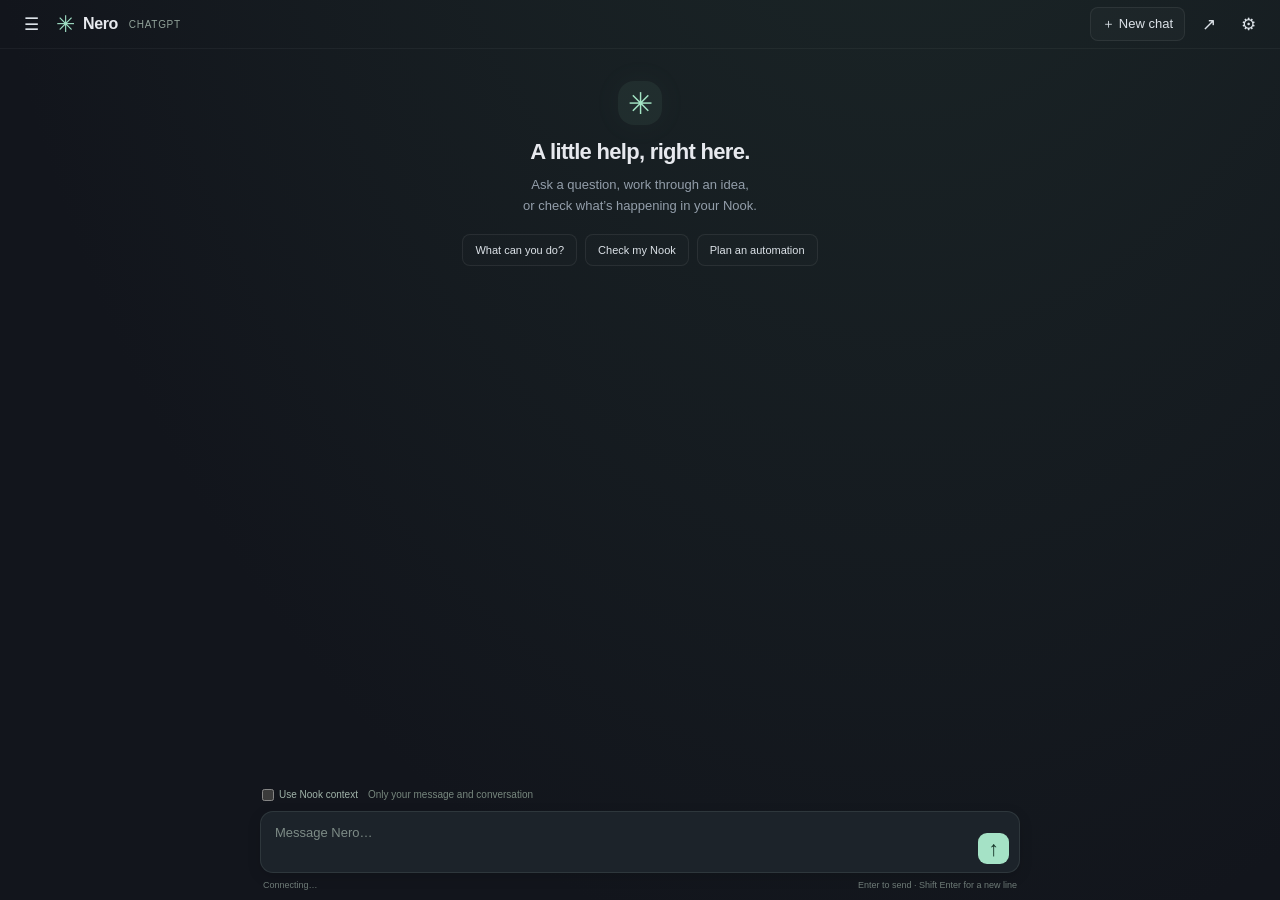
==== Resources/Views/chat/index.html @ e0f5f2a2 "Add Agent conversations and permission-scoped live Nook tools" ====
<!doctype html><html lang="en"><head><meta charset="utf-8"><meta name="viewport" content="width=device-width,initial-scale=1"><link rel="stylesheet" href="chat.css"><title>Nero Agent</title></head><body>
<header><button id="historyButton" class="icon" title="Conversation history" aria-label="Conversation history">☰</button><div class="brand"><span class="mark">✳</span><strong>Nero</strong><span class="account">ChatGPT</span></div><div class="spacer"></div><button id="new" title="New conversation">＋ New chat</button><button id="open" class="icon" aria-label="Open larger chat window" title="Open larger chat window">↗</button><button id="settings" class="icon" aria-label="Agent settings" title="Agent settings">⚙</button></header>
<aside id="history" hidden><div class="drawerTitle">Your conversations<button id="closeHistory" class="icon" aria-label="Close history">×</button></div><p id="retention"></p><div id="conversations"></div></aside>
<main id="timeline" aria-label="Conversation"><div id="empty"><div class="halo">✳</div><h1>A little help, right here.</h1><p>Ask a question, work through an idea,<br>or check what’s happening in your Nook.</p><div class="suggestions"><button data-prompt="What can you help me with?">What can you do?</button><button data-prompt="What is happening in my Nook right now?" data-context="true">Check my Nook</button><button data-prompt="Help me plan an automation for my workspace." data-context="true">Plan an automation</button></div></div><div id="messages"></div></main>
<section id="proposal" hidden><div><strong>Suggested action</strong><span>Review before anything changes</span></div><pre></pre><button id="review">Review action…</button></section>
<footer><div class="contextRow"><label class="contextChip"><input id="useContext" type="checkbox">Use Nook context</label><span id="contextHint">Only your message and conversation</span><button id="retry" class="quiet" hidden>Retry last</button></div><div class="compose"><textarea id="draft" rows="2" maxlength="2048" placeholder="Message Nero…" aria-label="Message Nero"></textarea><button id="send" aria-label="Send message" title="Send · Enter">↑</button><button id="stop" aria-label="Stop reply" title="Stop reply" hidden>■</button></div><div class="bottom"><span id="status" role="status">Connecting…</span><span>Enter to send · Shift Enter for a new line</span></div><div id="error" role="alert" hidden></div></footer><script src="chat.js"></script></body></html>
---- Resources/Views/chat/chat.css ----
:root{color-scheme:dark;font-family:-apple-system,BlinkMacSystemFont,"Segoe UI",sans-serif;color:#e7e9ee;background:#12151c;font-size:13px}*{box-sizing:border-box}body{margin:0;height:100vh;display:flex;flex-direction:column;background:radial-gradient(ellipse at 70% -55%,#29413975,transparent 75%),#12151c;overflow:hidden}button,textarea,input{font:inherit}button{border:1px solid #ffffff12;background:#ffffff06;color:#dce2e8;border-radius:8px;padding:7px 11px;cursor:pointer;white-space:nowrap}button:hover{background:#ffffff12;color:#fff}button:disabled{opacity:.35;cursor:default}button:focus-visible,textarea:focus-visible,input:focus-visible{outline:2px solid #91d7be;outline-offset:2px}[hidden]{display:none!important}header{height:49px;flex-shrink:0;display:flex;align-items:center;gap:9px;padding:7px 16px;border-bottom:1px solid #ffffff0b}.brand{display:flex;align-items:center;gap:8px}.brand strong{font-size:16px;letter-spacing:-.4px}.mark{font-size:23px;color:#a0dfc5}.account{color:#91a299;font-size:10px;letter-spacing:.7px;text-transform:uppercase;margin-left:3px}.spacer{flex:1}.icon{background:transparent;border:0;font-size:17px;padding:5px 8px}#timeline{flex:1;min-height:0;overflow-y:auto;padding:20px max(20px,calc((100% - 740px)/2));scroll-behavior:auto}#empty{text-align:center;padding:12px 0 5px}.halo{width:44px;height:44px;border-radius:16px;background:#a3e4c411;color:#a3e4c4;display:grid;place-items:center;font-size:30px;margin:0 auto 14px;box-shadow:0 0 35px #9adab00b}h1{font-size:22px;letter-spacing:-.7px;margin:0 0 10px;font-weight:600}#empty p{line-height:1.6;color:#939eaa;margin:0 0 17px}.suggestions{display:flex;gap:8px;justify-content:center;flex-wrap:wrap}.suggestions button{font-size:11px;background:#ffffff03;padding:9px 12px}#messages{display:flex;flex-direction:column;gap:22px}.message{max-width:100%;line-height:1.6}.message.user{align-self:flex-end;max-width:85%;background:#26362f;border:1px solid #a8e9ce16;border-radius:15px 15px 4px 15px;padding:10px 14px}.message.assistant{align-self:stretch;padding-right:10px}.byline{color:#98bcae;font-size:10px;text-transform:uppercase;letter-spacing:1px;display:flex;align-items:center;gap:7px;margin-bottom:7px}.user .byline{color:#8eab9b}.body{overflow-wrap:anywhere;white-space:pre-wrap}.body p{margin:0 0 9px}.body pre{white-space:pre-wrap;background:#090c1280;border:1px solid #ffffff10;border-radius:9px;padding:11px;font-family:ui-monospace,SFMono-Regular,monospace;font-size:12px;overflow:auto}.body code{font-family:ui-monospace,SFMono-Regular,monospace;font-size:.92em;background:#ffffff09;border-radius:3px;padding:1px 4px}.body h3{font-size:15px;margin:9px 0}.body ul,.body ol{padding-left:22px;margin:7px 0}.messageTools{display:flex;gap:8px;margin-top:7px}.messageTools button,.quiet{font-size:10px;padding:2px 0;border:0;background:none;color:#84948e}.messageTools button:hover,.quiet:hover{color:#b6edcf;background:transparent}.activity{display:flex;align-items:center;gap:7px;color:#99a7a0;font-size:11px;margin:4px 0 9px;padding:6px 9px;background:#ffffff04;border-radius:7px;width:fit-content}.activity.running::before,.thinking::before{content:"";width:7px;height:7px;border-radius:50%;background:#97d4b9;animation:pulse 1.2s infinite}.activity.failed{color:#e7b392}.thinking{display:flex;align-items:center;gap:8px;color:#9caaa3;font-size:12px}.phase{color:#caab86;font-size:10px}.notice{color:#8b979f;font-size:11px;text-align:center}footer{flex-shrink:0;padding:0 max(16px,calc((100% - 760px)/2)) 10px}.contextRow{display:flex;align-items:center;gap:10px;padding:4px 2px 8px;min-height:28px}.contextChip{font-size:10px;color:#a1b4aa;display:flex;align-items:center;gap:5px;cursor:pointer}.contextChip input{accent-color:#9ce3bf;width:12px;height:12px;margin:0}#contextHint{font-size:10px;color:#77877e;flex:1}#retry{margin-left:auto}.compose{display:flex;align-items:flex-end;gap:9px;border:1px solid #a7b9b322;background:#1c232a;border-radius:13px;padding:8px 10px;box-shadow:0 4px 14px #0002}.compose:focus-within{border-color:#9ed8bd55}textarea{width:100%;resize:none;min-height:34px;max-height:90px;border:0;background:none;color:#e8efeb;outline:none!important;padding:4px;line-height:1.4}textarea::placeholder{color:#7d8b86}#send,#stop{width:31px;height:31px;padding:0;border-radius:9px;background:#a5e2c6;color:#163429;font-size:21px;font-weight:600;border:0;flex-shrink:0}#stop{background:#353f43;color:#d9e8e0;font-size:13px}.bottom{display:flex;justify-content:space-between;gap:12px;font-size:9px;color:#6e7b77;padding:7px 3px 0}#status{overflow:hidden;white-space:nowrap;text-overflow:ellipsis}#error{color:#e2b194;font-size:11px;padding:7px}aside{position:absolute;z-index:3;top:49px;bottom:0;left:0;width:260px;padding:18px 14px;background:#1b2029;box-shadow:14px 0 36px #0005;border-right:1px solid #ffffff10;overflow:auto}.drawerTitle{font-size:14px;font-weight:600;display:flex;align-items:center;justify-content:space-between}aside p{color:#8a9993;font-size:11px;line-height:1.5}#conversations{display:flex;flex-direction:column;gap:5px}#conversations button{text-align:left;white-space:normal;overflow-wrap:anywhere;font-size:12px;padding:10px;border:0}#conversations button.selected{background:#95d1b916;color:#bce6d1}#proposal{margin:0 18px 9px;padding:10px 13px;border:1px solid #bdab7544;border-radius:10px;background:#3e342626;display:flex;align-items:center;gap:12px}#proposal strong{display:block;color:#dac9a3;font-size:11px}#proposal span{font-size:9px;color:#9d9480}#proposal pre{font-size:10px;max-height:42px;overflow:auto;flex:1;white-space:pre-wrap;overflow-wrap:anywhere;margin:0}#proposal button{font-size:11px}@keyframes pulse{50%{opacity:.3}}@media(prefers-reduced-motion:reduce){*{animation:none!important}}@media(max-height:400px){header{height:39px;padding:4px 12px}#timeline{padding-top:12px;padding-bottom:12px}#empty{padding:0}.halo{display:none}h1{font-size:19px}#empty p{font-size:12px;margin-bottom:12px}.bottom{display:none}footer{padding-bottom:8px}.compose{padding:5px 8px}textarea{min-height:28px;max-height:55px}.contextRow{padding-bottom:5px}aside{top:39px}.suggestions button{padding:7px 9px}#messages{gap:15px}}@media(max-width:580px){.account{display:none}#contextHint{max-width:210px;white-space:nowrap;overflow:hidden;text-overflow:ellipsis}.bottom span:last-child{display:none}}
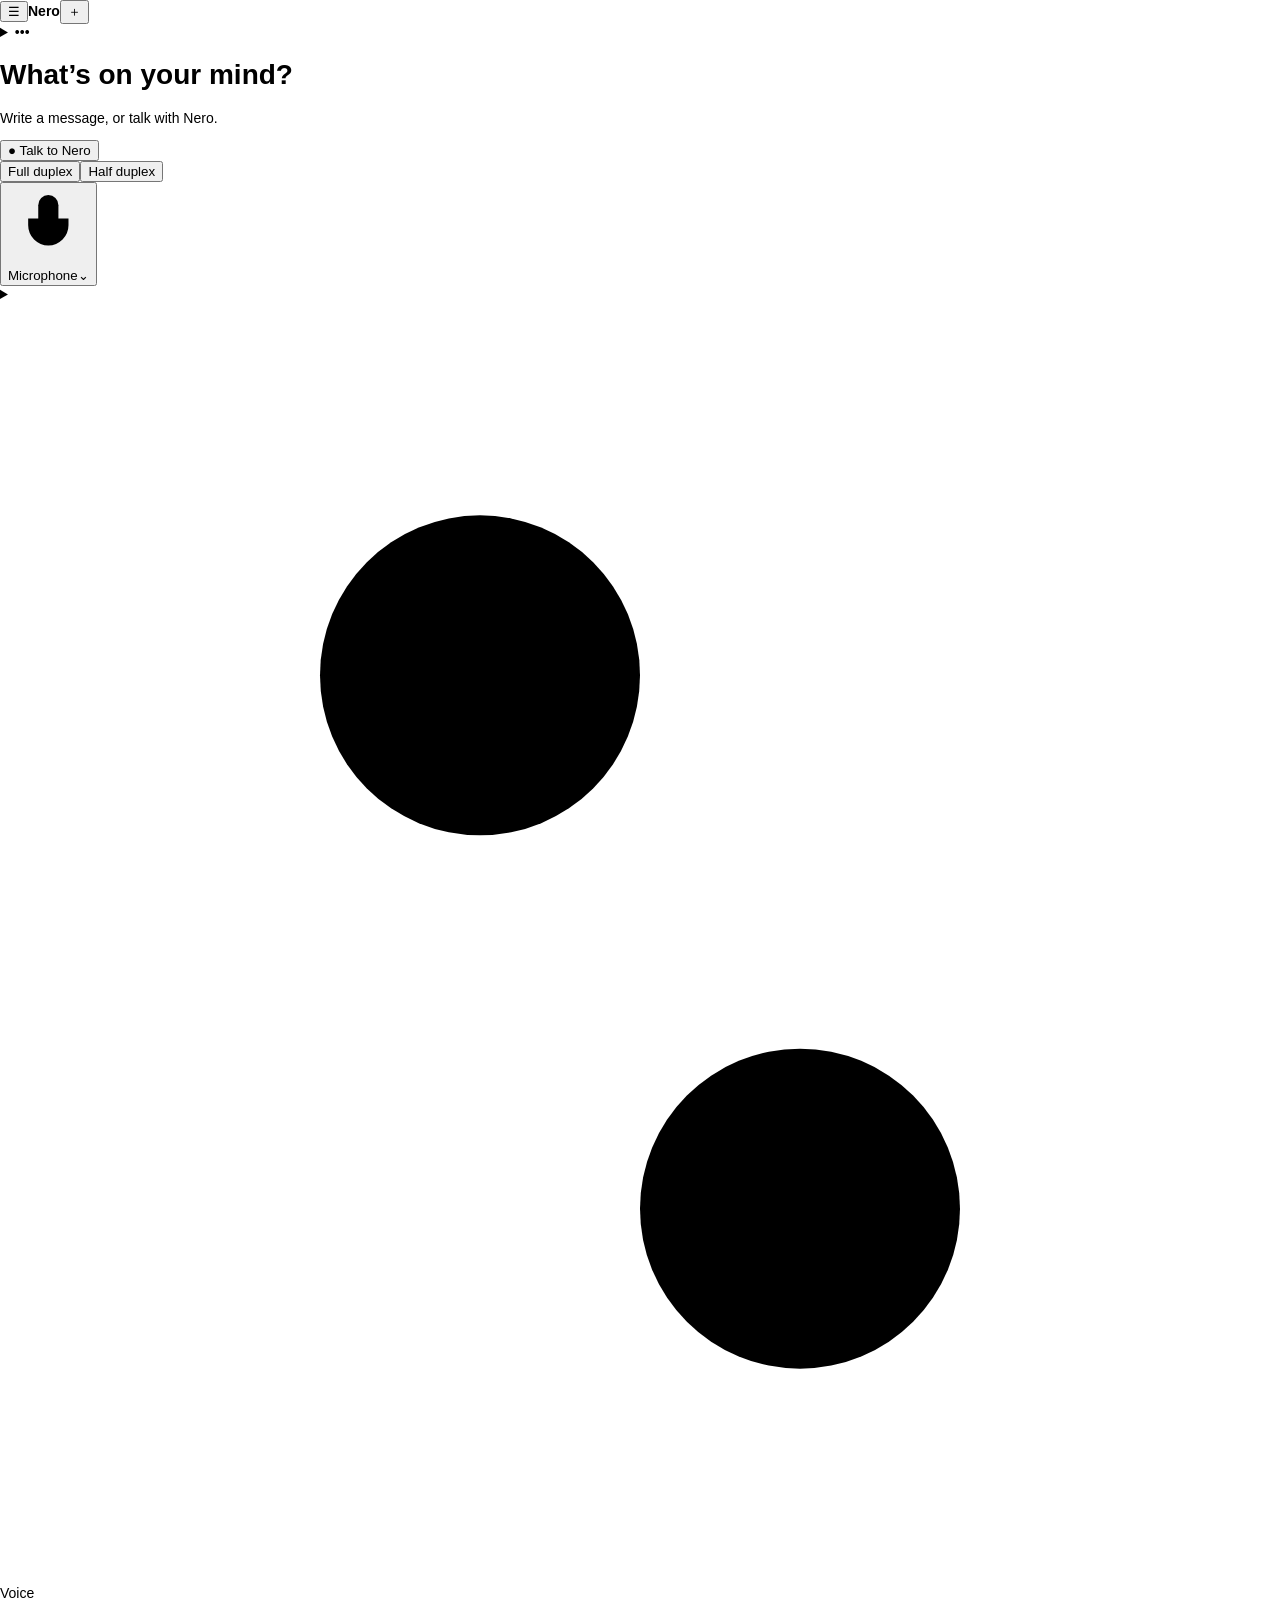
==== commit 4cf2aa5d: "Checkpoint local native module and shared SDK" ====
--- a/Resources/Views/chat/index.html
+++ b/Resources/Views/chat/index.html
@@ -1,6 +1,5 @@
-<!doctype html><html lang="en"><head><meta charset="utf-8"><meta name="viewport" content="width=device-width,initial-scale=1"><link rel="stylesheet" href="chat.css"><title>Nero Agent</title></head><body>
-<header><button id="historyButton" class="icon" title="Conversation history" aria-label="Conversation history">☰</button><div class="brand"><span class="mark">✳</span><strong>Nero</strong><span class="account">ChatGPT</span></div><div class="spacer"></div><button id="new" title="New conversation">＋ New chat</button><button id="open" class="icon" aria-label="Open larger chat window" title="Open larger chat window">↗</button><button id="settings" class="icon" aria-label="Agent settings" title="Agent settings">⚙</button></header>
-<aside id="history" hidden><div class="drawerTitle">Your conversations<button id="closeHistory" class="icon" aria-label="Close history">×</button></div><p id="retention"></p><div id="conversations"></div></aside>
-<main id="timeline" aria-label="Conversation"><div id="empty"><div class="halo">✳</div><h1>A little help, right here.</h1><p>Ask a question, work through an idea,<br>or check what’s happening in your Nook.</p><div class="suggestions"><button data-prompt="What can you help me with?">What can you do?</button><button data-prompt="What is happening in my Nook right now?" data-context="true">Check my Nook</button><button data-prompt="Help me plan an automation for my workspace." data-context="true">Plan an automation</button></div></div><div id="messages"></div></main>
-<section id="proposal" hidden><div><strong>Suggested action</strong><span>Review before anything changes</span></div><pre></pre><button id="review">Review action…</button></section>
-<footer><div class="contextRow"><label class="contextChip"><input id="useContext" type="checkbox">Use Nook context</label><span id="contextHint">Only your message and conversation</span><button id="retry" class="quiet" hidden>Retry last</button></div><div class="compose"><textarea id="draft" rows="2" maxlength="2048" placeholder="Message Nero…" aria-label="Message Nero"></textarea><button id="send" aria-label="Send message" title="Send · Enter">↑</button><button id="stop" aria-label="Stop reply" title="Stop reply" hidden>■</button></div><div class="bottom"><span id="status" role="status">Connecting…</span><span>Enter to send · Shift Enter for a new line</span></div><div id="error" role="alert" hidden></div></footer><script src="chat.js"></script></body></html>
+<!doctype html><html lang="en" data-nook-ui><head><meta charset="utf-8"><meta name="viewport" content="width=device-width,initial-scale=1"><title>Nero</title><link rel="stylesheet" href="chat.css"></head><body class="nc-app nc-agent">
+<header class="nc-topbar"><button id="historyButton" class="nc-icon" aria-label="Conversation history">☰</button><strong class="nc-brand">Nero</strong><span id="presence" class="nc-status"></span><span class="nc-spacer"></span><button id="new" class="nc-icon" title="New conversation" aria-label="New conversation">＋</button><details id="agentMenu" class="nc-menu"><summary aria-label="Nero menu">•••</summary><div><label>Thinking model<select id="agentModel" aria-label="Agent thinking model"><option value="">Account default</option></select></label><div><button id="previousModels" hidden>Previous models</button><button id="nextModels" hidden>More models</button><button id="refreshModels">Refresh models</button></div><p id="modelStatus"></p><button id="activity">Activity &amp; automations…</button><button id="tools">Tools &amp; connections…</button><button id="settings">Chat settings…</button><button id="open">Open larger chat window</button><label><input id="useContext" type="checkbox">Use Nook context</label><p id="contextHint"></p><p id="toolSummary"></p><details id="voiceOptions"><summary>Voice options</summary><div><label>Reply pace<select id="replyPace"><option value="quick">Quicker replies</option><option value="default">Model default</option></select></label><select id="talkProvider" aria-label="Conversation speech provider"></select><label>Read aloud<select id="speechProvider" aria-label="Speech provider"><option value="">Choose provider…</option></select></label><p id="speechStatus"></p><button id="stopSpeech" hidden>Stop reading</button></div></details><button id="retry" hidden>Retry last message</button><p id="status" role="status"></p></div></details></header>
+<main class="nc-main"><div id="timeline" aria-label="Conversation"><div id="empty" class="nc-stage"><span class="nook-presence nc-presence" aria-hidden="true"></span><h1 id="welcomeHeading" class="nc-title">What’s on your mind?</h1><p id="welcomeSubtitle" class="nc-subtitle">Write a message, or talk with Nero.</p><button id="connectNero" hidden>Connect ChatGPT…</button></div><div id="messages"></div></div><section id="talkBar" class="nc-stage" aria-label="Voice conversation" hidden><span id="voiceOrb" class="nook-presence nc-presence" aria-hidden="true"></span><h1 id="talkHeading" class="nc-title">I’m listening.</h1><p id="talkSubtitle" class="nc-subtitle">Take your time.</p><p id="talkWords" class="nc-words"></p><div class="nc-wave"><span id="talkWaveLabel" class="nc-wave-label">Live words</span><meter id="talkMeter" data-nook-wave="wide" min="0" max="1" value="0" aria-label="Microphone level"></meter></div><p id="talkState" class="nc-notice" role="status"></p></section><aside id="history" class="nc-drawer" hidden><div class="nc-topbar"><h2>Conversations</h2><span class="nc-spacer"></span><button id="closeHistory" class="nc-icon" aria-label="Close history">×</button></div><p id="retention" class="nc-notice"></p><div id="conversations"></div></aside></main>
+<section id="toolReviews" class="nc-review" aria-label="Tool approval requests" hidden></section><section id="proposal" class="nc-review" hidden><strong>Suggested action</strong><pre></pre><button id="review">Review action…</button></section><p id="error" class="nc-notice nc-error" role="alert" hidden></p>
+<footer class="nc-bottom"><div class="nc-control-row"><button id="talkStart">● Talk to Nero</button><button id="talkStop" class="nc-stop" hidden>■ Stop</button><div class="nc-duplex" role="group" aria-label="Conversation duplex"><button id="fullDuplex" aria-pressed="false">Full duplex</button><button id="halfDuplex" aria-pressed="true">Half duplex</button></div><select id="duplex" hidden><option value="half">Half duplex</option><option value="full">Full duplex</option></select><div class="nc-voice-pod"><button id="talkSettings" class="nc-mic"><svg viewBox="0 0 24 24" aria-hidden="true"><rect x="9" y="3" width="6" height="12" rx="3"/><path d="M6 10v2a6 6 0 0 0 12 0v-2M12 18v3m-4 0h8"/></svg><span id="talkMicrophoneName">Microphone</span><span aria-hidden="true">⌄</span></button><details id="talkVoiceControls" class="nc-voice-controls"><summary aria-label="Voice controls"><svg viewBox="0 0 24 24" aria-hidden="true"><path d="M4 7h16M4 17h16"/><circle cx="9" cy="7" r="3"/><circle cx="15" cy="17" r="3"/></svg><span>Voice</span></summary><div class="nc-voice-panel"><strong>Voice controls</strong><p id="talkVoiceEngine" class="nc-notice"></p><label for="talkSensitivity">Interruption sensitivity <output id="talkSensitivityValue">50%</output></label><input id="talkSensitivity" type="range" min="0" max="100" step="1" value="50" aria-label="Interruption sensitivity"><div class="nc-range-labels"><span>Less sensitive</span><span>More sensitive</span></div><p class="nc-notice">Lower this if the assistant interrupts itself. You’ll need to speak more firmly to interrupt. Microphone volume stays the same.</p><p id="talkSensitivityHint" class="nc-notice"></p><button id="talkAllVoiceSettings">Microphone &amp; voice settings…</button></div></details></div><button id="typeInstead" class="nc-text-link" hidden>Type instead</button></div><div id="composer" class="nc-compose"><textarea id="draft" rows="1" maxlength="2048" placeholder="Message Nero…" aria-label="Message Nero"></textarea><button id="send" aria-label="Send message" title="Send · Enter">↑</button><button id="stop" class="nc-stop" aria-label="Stop reply" hidden>■</button></div></footer><script src="chat.js"></script></body></html>
--- a/Resources/Views/chat/chat.css
+++ b/Resources/Views/chat/chat.css
@@ -1 +1,3 @@
-:root{color-scheme:dark;font-family:-apple-system,BlinkMacSystemFont,"Segoe UI",sans-serif;color:#e7e9ee;background:#12151c;font-size:13px}*{box-sizing:border-box}body{margin:0;height:100vh;display:flex;flex-direction:column;background:radial-gradient(ellipse at 70% -55%,#29413975,transparent 75%),#12151c;overflow:hidden}button,textarea,input{font:inherit}button{border:1px solid #ffffff12;background:#ffffff06;color:#dce2e8;border-radius:8px;padding:7px 11px;cursor:pointer;white-space:nowrap}button:hover{background:#ffffff12;color:#fff}button:disabled{opacity:.35;cursor:default}button:focus-visible,textarea:focus-visible,input:focus-visible{outline:2px solid #91d7be;outline-offset:2px}[hidden]{display:none!important}header{height:49px;flex-shrink:0;display:flex;align-items:center;gap:9px;padding:7px 16px;border-bottom:1px solid #ffffff0b}.brand{display:flex;align-items:center;gap:8px}.brand strong{font-size:16px;letter-spacing:-.4px}.mark{font-size:23px;color:#a0dfc5}.account{color:#91a299;font-size:10px;letter-spacing:.7px;text-transform:uppercase;margin-left:3px}.spacer{flex:1}.icon{background:transparent;border:0;font-size:17px;padding:5px 8px}#timeline{flex:1;min-height:0;overflow-y:auto;padding:20px max(20px,calc((100% - 740px)/2));scroll-behavior:auto}#empty{text-align:center;padding:12px 0 5px}.halo{width:44px;height:44px;border-radius:16px;background:#a3e4c411;color:#a3e4c4;display:grid;place-items:center;font-size:30px;margin:0 auto 14px;box-shadow:0 0 35px #9adab00b}h1{font-size:22px;letter-spacing:-.7px;margin:0 0 10px;font-weight:600}#empty p{line-height:1.6;color:#939eaa;margin:0 0 17px}.suggestions{display:flex;gap:8px;justify-content:center;flex-wrap:wrap}.suggestions button{font-size:11px;background:#ffffff03;padding:9px 12px}#messages{display:flex;flex-direction:column;gap:22px}.message{max-width:100%;line-height:1.6}.message.user{align-self:flex-end;max-width:85%;background:#26362f;border:1px solid #a8e9ce16;border-radius:15px 15px 4px 15px;padding:10px 14px}.message.assistant{align-self:stretch;padding-right:10px}.byline{color:#98bcae;font-size:10px;text-transform:uppercase;letter-spacing:1px;display:flex;align-items:center;gap:7px;margin-bottom:7px}.user .byline{color:#8eab9b}.body{overflow-wrap:anywhere;white-space:pre-wrap}.body p{margin:0 0 9px}.body pre{white-space:pre-wrap;background:#090c1280;border:1px solid #ffffff10;border-radius:9px;padding:11px;font-family:ui-monospace,SFMono-Regular,monospace;font-size:12px;overflow:auto}.body code{font-family:ui-monospace,SFMono-Regular,monospace;font-size:.92em;background:#ffffff09;border-radius:3px;padding:1px 4px}.body h3{font-size:15px;margin:9px 0}.body ul,.body ol{padding-left:22px;margin:7px 0}.messageTools{display:flex;gap:8px;margin-top:7px}.messageTools button,.quiet{font-size:10px;padding:2px 0;border:0;background:none;color:#84948e}.messageTools button:hover,.quiet:hover{color:#b6edcf;background:transparent}.activity{display:flex;align-items:center;gap:7px;color:#99a7a0;font-size:11px;margin:4px 0 9px;padding:6px 9px;background:#ffffff04;border-radius:7px;width:fit-content}.activity.running::before,.thinking::before{content:"";width:7px;height:7px;border-radius:50%;background:#97d4b9;animation:pulse 1.2s infinite}.activity.failed{color:#e7b392}.thinking{display:flex;align-items:center;gap:8px;color:#9caaa3;font-size:12px}.phase{color:#caab86;font-size:10px}.notice{color:#8b979f;font-size:11px;text-align:center}footer{flex-shrink:0;padding:0 max(16px,calc((100% - 760px)/2)) 10px}.contextRow{display:flex;align-items:center;gap:10px;padding:4px 2px 8px;min-height:28px}.contextChip{font-size:10px;color:#a1b4aa;display:flex;align-items:center;gap:5px;cursor:pointer}.contextChip input{accent-color:#9ce3bf;width:12px;height:12px;margin:0}#contextHint{font-size:10px;color:#77877e;flex:1}#retry{margin-left:auto}.compose{display:flex;align-items:flex-end;gap:9px;border:1px solid #a7b9b322;background:#1c232a;border-radius:13px;padding:8px 10px;box-shadow:0 4px 14px #0002}.compose:focus-within{border-color:#9ed8bd55}textarea{width:100%;resize:none;min-height:34px;max-height:90px;border:0;background:none;color:#e8efeb;outline:none!important;padding:4px;line-height:1.4}textarea::placeholder{color:#7d8b86}#send,#stop{width:31px;height:31px;padding:0;border-radius:9px;background:#a5e2c6;color:#163429;font-size:21px;font-weight:600;border:0;flex-shrink:0}#stop{background:#353f43;color:#d9e8e0;font-size:13px}.bottom{display:flex;justify-content:space-between;gap:12px;font-size:9px;color:#6e7b77;padding:7px 3px 0}#status{overflow:hidden;white-space:nowrap;text-overflow:ellipsis}#error{color:#e2b194;font-size:11px;padding:7px}aside{position:absolute;z-index:3;top:49px;bottom:0;left:0;width:260px;padding:18px 14px;background:#1b2029;box-shadow:14px 0 36px #0005;border-right:1px solid #ffffff10;overflow:auto}.drawerTitle{font-size:14px;font-weight:600;display:flex;align-items:center;justify-content:space-between}aside p{color:#8a9993;font-size:11px;line-height:1.5}#conversations{display:flex;flex-direction:column;gap:5px}#conversations button{text-align:left;white-space:normal;overflow-wrap:anywhere;font-size:12px;padding:10px;border:0}#conversations button.selected{background:#95d1b916;color:#bce6d1}#proposal{margin:0 18px 9px;padding:10px 13px;border:1px solid #bdab7544;border-radius:10px;background:#3e342626;display:flex;align-items:center;gap:12px}#proposal strong{display:block;color:#dac9a3;font-size:11px}#proposal span{font-size:9px;color:#9d9480}#proposal pre{font-size:10px;max-height:42px;overflow:auto;flex:1;white-space:pre-wrap;overflow-wrap:anywhere;margin:0}#proposal button{font-size:11px}@keyframes pulse{50%{opacity:.3}}@media(prefers-reduced-motion:reduce){*{animation:none!important}}@media(max-height:400px){header{height:39px;padding:4px 12px}#timeline{padding-top:12px;padding-bottom:12px}#empty{padding:0}.halo{display:none}h1{font-size:19px}#empty p{font-size:12px;margin-bottom:12px}.bottom{display:none}footer{padding-bottom:8px}.compose{padding:5px 8px}textarea{min-height:28px;max-height:55px}.contextRow{padding-bottom:5px}aside{top:39px}.suggestions button{padding:7px 9px}#messages{gap:15px}}@media(max-width:580px){.account{display:none}#contextHint{max-width:210px;white-space:nowrap;overflow:hidden;text-overflow:ellipsis}.bottom span:last-child{display:none}}
+/* SDK paired fallback; live appearance sets these variables inline. */
+:root{--nook-background:#1E1D1B;--nook-surface:#292724;--nook-elevated:#34312D;--nook-text:#F3EFE8;--nook-secondary:#C1B9AE;--nook-accent:#F2806C;--nook-on-accent:#241A17;--nook-border:#625C54;--nook-focus:#F2A18E;--nook-success:#9BCDAD;--nook-warning:#EBC486;--nook-error:#F5A697;--nook-corner-radius:20px;--nook-control-radius:12px;--nook-spacing-scale:1;--nook-card-opacity:.98;--nook-shell-opacity:.9;--nook-border-width:1px;}
+*{box-sizing:border-box}body{font:14px -apple-system,BlinkMacSystemFont,sans-serif;margin:0}button{cursor:pointer}button:disabled{cursor:default}#timeline{height:100%;overflow:auto}#messages{max-width:760px;margin:0 auto;display:flex;flex-direction:column;gap:22px;padding:16px 12px 26px}.message{font-size:15px;line-height:1.65;overflow-wrap:anywhere}.message.user{padding:12px 18px;align-self:flex-end;max-width:87%;border-radius:18px;background:color-mix(in srgb,var(--nook-surface) 68%,transparent)}.message.assistant{padding:8px 2px}.byline{font-size:10px;color:var(--nook-secondary);letter-spacing:.1em;text-transform:uppercase;margin-bottom:6px}.body p{margin:0 0 10px}.body pre,.body code,#proposal pre{white-space:pre-wrap;overflow-wrap:anywhere;font-size:12px}.messageTools{display:flex;gap:10px;opacity:.6}.messageTools button{border:0;background:transparent;box-shadow:none;font-size:11px;padding:4px 0}.messageTools:hover{opacity:1}.body a{color:var(--nook-accent)}#conversations{display:grid;gap:8px;margin-top:18px}#conversations button{text-align:left;padding:12px 16px}#toolReviews{max-height:36vh;overflow:auto}.toolReview pre{white-space:pre-wrap;overflow-wrap:anywhere;max-height:130px;overflow:auto}#proposal pre{max-height:90px;overflow:auto}.nc-app #talkState{max-width:650px}.nc-app #talkWords:empty{display:none}#messages:empty{padding:0}.notice,.phase,.activity{font-size:12px;color:var(--nook-secondary)}.nc-app #voiceOptions>div{display:grid;gap:9px;margin-top:10px}.nc-app #agentMenu input[type=checkbox]{width:auto;margin-right:7px}.nc-app #talkState{font-size:11px}
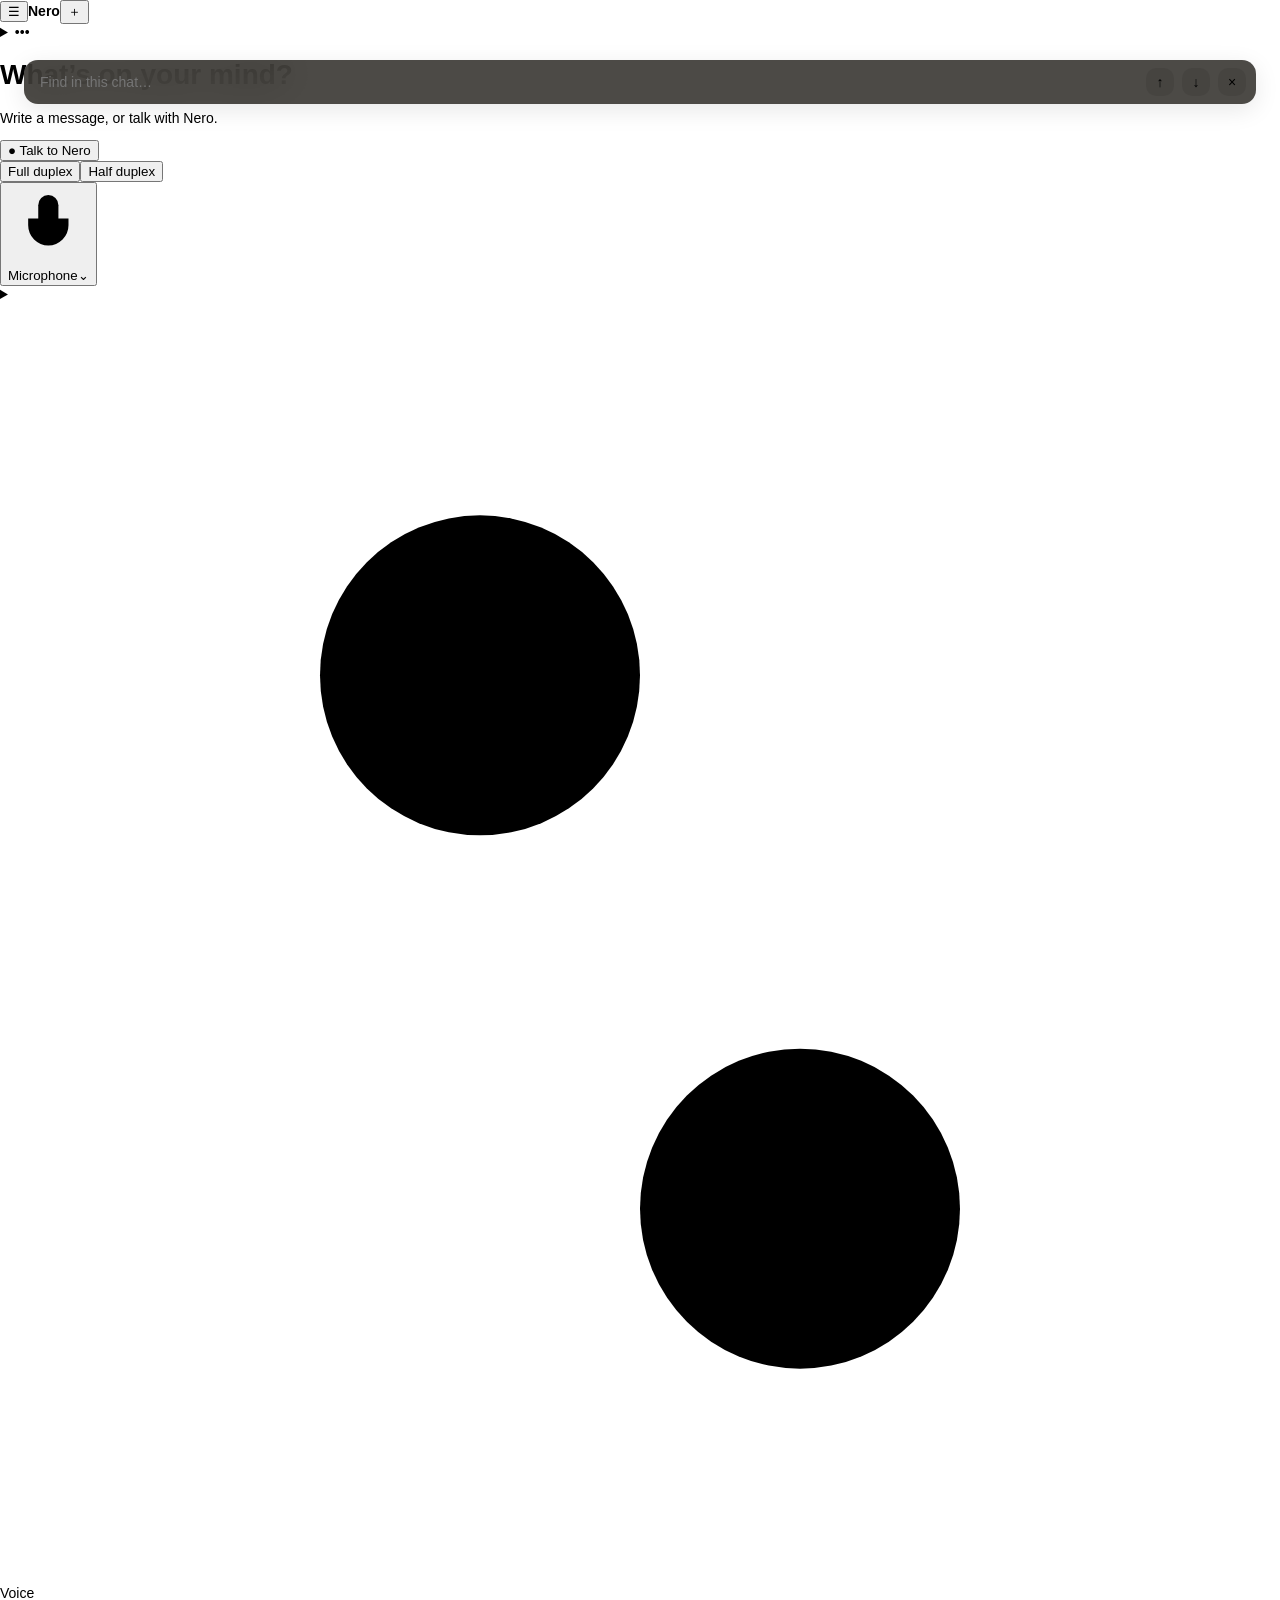
==== commit 386b63cf: "Checkpoint conversation tools and local voice controls Private source preservation only; no installe" ====
--- a/Resources/Views/chat/index.html
+++ b/Resources/Views/chat/index.html
@@ -1,5 +1,7 @@
-<!doctype html><html lang="en" data-nook-ui><head><meta charset="utf-8"><meta name="viewport" content="width=device-width,initial-scale=1"><title>Nero</title><link rel="stylesheet" href="chat.css"></head><body class="nc-app nc-agent">
-<header class="nc-topbar"><button id="historyButton" class="nc-icon" aria-label="Conversation history">☰</button><strong class="nc-brand">Nero</strong><span id="presence" class="nc-status"></span><span class="nc-spacer"></span><button id="new" class="nc-icon" title="New conversation" aria-label="New conversation">＋</button><details id="agentMenu" class="nc-menu"><summary aria-label="Nero menu">•••</summary><div><label>Thinking model<select id="agentModel" aria-label="Agent thinking model"><option value="">Account default</option></select></label><div><button id="previousModels" hidden>Previous models</button><button id="nextModels" hidden>More models</button><button id="refreshModels">Refresh models</button></div><p id="modelStatus"></p><button id="activity">Activity &amp; automations…</button><button id="tools">Tools &amp; connections…</button><button id="settings">Chat settings…</button><button id="open">Open larger chat window</button><label><input id="useContext" type="checkbox">Use Nook context</label><p id="contextHint"></p><p id="toolSummary"></p><details id="voiceOptions"><summary>Voice options</summary><div><label>Reply pace<select id="replyPace"><option value="quick">Quicker replies</option><option value="default">Model default</option></select></label><select id="talkProvider" aria-label="Conversation speech provider"></select><label>Read aloud<select id="speechProvider" aria-label="Speech provider"><option value="">Choose provider…</option></select></label><p id="speechStatus"></p><button id="stopSpeech" hidden>Stop reading</button></div></details><button id="retry" hidden>Retry last message</button><p id="status" role="status"></p></div></details></header>
-<main class="nc-main"><div id="timeline" aria-label="Conversation"><div id="empty" class="nc-stage"><span class="nook-presence nc-presence" aria-hidden="true"></span><h1 id="welcomeHeading" class="nc-title">What’s on your mind?</h1><p id="welcomeSubtitle" class="nc-subtitle">Write a message, or talk with Nero.</p><button id="connectNero" hidden>Connect ChatGPT…</button></div><div id="messages"></div></div><section id="talkBar" class="nc-stage" aria-label="Voice conversation" hidden><span id="voiceOrb" class="nook-presence nc-presence" aria-hidden="true"></span><h1 id="talkHeading" class="nc-title">I’m listening.</h1><p id="talkSubtitle" class="nc-subtitle">Take your time.</p><p id="talkWords" class="nc-words"></p><div class="nc-wave"><span id="talkWaveLabel" class="nc-wave-label">Live words</span><meter id="talkMeter" data-nook-wave="wide" min="0" max="1" value="0" aria-label="Microphone level"></meter></div><p id="talkState" class="nc-notice" role="status"></p></section><aside id="history" class="nc-drawer" hidden><div class="nc-topbar"><h2>Conversations</h2><span class="nc-spacer"></span><button id="closeHistory" class="nc-icon" aria-label="Close history">×</button></div><p id="retention" class="nc-notice"></p><div id="conversations"></div></aside></main>
+<!doctype html><html lang="en" data-nook-ui><head><meta charset="utf-8"><meta name="viewport" content="width=device-width,initial-scale=1"><title>Nero</title><link rel="stylesheet" href="chat.css"><link rel="stylesheet" href="chat-find.css"><link rel="stylesheet" href="chat-history.css"></head><body data-nook-seasonal-surface class="nc-app nc-agent">
+<header class="nc-topbar"><button id="historyButton" class="nc-icon" aria-label="Conversation history">☰</button><strong class="nc-brand">Nero</strong><span id="presence" class="nc-status"></span><span class="nc-spacer"></span><button id="new" class="nc-icon" title="New conversation" aria-label="New conversation">＋</button><details id="agentMenu" class="nc-menu"><summary aria-label="Nero menu">•••</summary><div><label>Thinking model<select id="agentModel" aria-label="Agent thinking model"><option value="">Account default</option></select></label><div><button id="previousModels" hidden>Previous models</button><button id="nextModels" hidden>More models</button><button id="refreshModels">Refresh models</button></div><p id="modelStatus"></p><button id="findConversation">Find in conversation…</button><button id="activity">Activity &amp; automations…</button><button id="tools">Tools &amp; connections…</button><button id="settings">Chat settings…</button><button id="open">Open larger chat window</button><label><input id="useContext" type="checkbox">Use Nook context</label><p id="contextHint"></p><p id="toolSummary"></p><details id="voiceOptions"><summary>Voice options</summary><div><label>Reply pace<select id="replyPace"><option value="quick">Quicker replies</option><option value="default">Model default</option></select></label><select id="talkProvider" aria-label="Conversation speech provider"></select><label>Read aloud<select id="speechProvider" aria-label="Speech provider"><option value="">Choose provider…</option></select></label><p id="speechStatus"></p><button id="stopSpeech" hidden>Stop reading</button></div></details><button id="retry" hidden>Retry last message</button><p id="status" role="status"></p></div></details></header>
+<div id="chatFind" class="nc-find" data-nook-seasonal-protect role="search" aria-label="Find in conversation" hidden><input id="chatFindQuery" type="search" maxlength="256" spellcheck="false" autocorrect="off" autocapitalize="off" autocomplete="off" aria-label="Find in loaded messages" placeholder="Find in this chat…" title="Searches loaded messages only; excerpts may omit older text."><output id="chatFindCount" role="status" aria-live="polite"></output><button id="chatFindPrevious" aria-label="Previous match" title="Previous · Shift–Enter">↑</button><button id="chatFindNext" aria-label="Next match" title="Next · Enter">↓</button><button id="chatFindClose" aria-label="Close search" title="Close · Escape">×</button></div>
+<main class="nc-main"><div id="timeline" aria-label="Conversation"><div id="empty" class="nc-stage"><span data-nook-seasonal-anchor class="nook-presence nc-presence" aria-hidden="true"></span><div data-nook-seasonal-message-slot data-nook-seasonal-protect hidden></div>
+<h1 id="welcomeHeading" class="nc-title">What’s on your mind?</h1><p id="welcomeSubtitle" class="nc-subtitle">Write a message, or talk with Nero.</p><button id="connectNero" hidden>Connect ChatGPT…</button></div><div id="messages" data-nook-seasonal-protect></div></div><section id="talkBar" class="nc-stage" aria-label="Voice conversation" hidden><span id="voiceOrb" data-nook-seasonal-anchor class="nook-presence nc-presence" aria-hidden="true"></span><h1 id="talkHeading" class="nc-title">I’m listening.</h1><p id="talkSubtitle" class="nc-subtitle">Take your time.</p><p id="talkWords" class="nc-words"></p><div class="nc-wave"><span id="talkWaveLabel" class="nc-wave-label">Live words</span><meter id="talkMeter" data-nook-wave="wide" min="0" max="1" value="0" aria-label="Microphone level"></meter></div><p id="talkState" class="nc-notice" role="status"></p></section><aside id="history" class="nc-drawer" hidden><div class="nc-topbar"><h2>Conversations</h2><span class="nc-spacer"></span><button id="closeHistory" class="nc-icon" aria-label="Close history">×</button></div><p id="retention" class="nc-notice"></p><div class="nc-history-search"><input id="historyQuery" type="search" maxlength="256" spellcheck="false" autocomplete="off" aria-label="Find saved conversations by title" placeholder="Find a conversation…"><button id="historyClear" hidden>Clear</button></div><p id="historyResult" class="nc-notice" role="status" aria-live="polite"></p><div id="conversations"></div></aside></main>
 <section id="toolReviews" class="nc-review" aria-label="Tool approval requests" hidden></section><section id="proposal" class="nc-review" hidden><strong>Suggested action</strong><pre></pre><button id="review">Review action…</button></section><p id="error" class="nc-notice nc-error" role="alert" hidden></p>
-<footer class="nc-bottom"><div class="nc-control-row"><button id="talkStart">● Talk to Nero</button><button id="talkStop" class="nc-stop" hidden>■ Stop</button><div class="nc-duplex" role="group" aria-label="Conversation duplex"><button id="fullDuplex" aria-pressed="false">Full duplex</button><button id="halfDuplex" aria-pressed="true">Half duplex</button></div><select id="duplex" hidden><option value="half">Half duplex</option><option value="full">Full duplex</option></select><div class="nc-voice-pod"><button id="talkSettings" class="nc-mic"><svg viewBox="0 0 24 24" aria-hidden="true"><rect x="9" y="3" width="6" height="12" rx="3"/><path d="M6 10v2a6 6 0 0 0 12 0v-2M12 18v3m-4 0h8"/></svg><span id="talkMicrophoneName">Microphone</span><span aria-hidden="true">⌄</span></button><details id="talkVoiceControls" class="nc-voice-controls"><summary aria-label="Voice controls"><svg viewBox="0 0 24 24" aria-hidden="true"><path d="M4 7h16M4 17h16"/><circle cx="9" cy="7" r="3"/><circle cx="15" cy="17" r="3"/></svg><span>Voice</span></summary><div class="nc-voice-panel"><strong>Voice controls</strong><p id="talkVoiceEngine" class="nc-notice"></p><label for="talkSensitivity">Interruption sensitivity <output id="talkSensitivityValue">50%</output></label><input id="talkSensitivity" type="range" min="0" max="100" step="1" value="50" aria-label="Interruption sensitivity"><div class="nc-range-labels"><span>Less sensitive</span><span>More sensitive</span></div><p class="nc-notice">Lower this if the assistant interrupts itself. You’ll need to speak more firmly to interrupt. Microphone volume stays the same.</p><p id="talkSensitivityHint" class="nc-notice"></p><button id="talkAllVoiceSettings">Microphone &amp; voice settings…</button></div></details></div><button id="typeInstead" class="nc-text-link" hidden>Type instead</button></div><div id="composer" class="nc-compose"><textarea id="draft" rows="1" maxlength="2048" placeholder="Message Nero…" aria-label="Message Nero"></textarea><button id="send" aria-label="Send message" title="Send · Enter">↑</button><button id="stop" class="nc-stop" aria-label="Stop reply" hidden>■</button></div></footer><script src="chat.js"></script></body></html>+<footer class="nc-bottom"><div class="nc-control-row"><button id="talkStart">● Talk to Nero</button><button id="talkStop" class="nc-stop" hidden>■ Stop</button><div class="nc-duplex" role="group" aria-label="Conversation duplex"><button id="fullDuplex" aria-pressed="false">Full duplex</button><button id="halfDuplex" aria-pressed="true">Half duplex</button></div><select id="duplex" hidden><option value="half">Half duplex</option><option value="full">Full duplex</option></select><div class="nc-voice-pod"><button id="talkSettings" class="nc-mic"><svg viewBox="0 0 24 24" aria-hidden="true"><rect x="9" y="3" width="6" height="12" rx="3"/><path d="M6 10v2a6 6 0 0 0 12 0v-2M12 18v3m-4 0h8"/></svg><span id="talkMicrophoneName">Microphone</span><span aria-hidden="true">⌄</span></button><details id="talkVoiceControls" class="nc-voice-controls"><summary aria-label="Voice controls"><svg viewBox="0 0 24 24" aria-hidden="true"><path d="M4 7h16M4 17h16"/><circle cx="9" cy="7" r="3"/><circle cx="15" cy="17" r="3"/></svg><span>Voice</span></summary><div class="nc-voice-panel"><strong>Voice controls</strong><label><input id="talkExpression" type="checkbox">Expressive delivery</label><p class="nc-notice">Small gestures and supported voice prosody for this Talk session. Applies to the next spoken segment.</p><p id="talkVoiceEngine" class="nc-notice"></p><label for="talkSensitivity">Interruption sensitivity <output id="talkSensitivityValue">50%</output></label><input id="talkSensitivity" type="range" min="0" max="100" step="1" value="50" aria-label="Interruption sensitivity"><div class="nc-range-labels"><span>Less sensitive</span><span>More sensitive</span></div><p class="nc-notice">Lower this if the assistant interrupts itself. You’ll need to speak more firmly to interrupt. Microphone volume stays the same.</p><p id="talkSensitivityHint" class="nc-notice"></p><button id="talkAllVoiceSettings">Microphone &amp; voice settings…</button></div></details></div><button id="typeInstead" class="nc-text-link" hidden>Type instead</button></div><div id="composer" class="nc-compose"><textarea id="draft" rows="1" maxlength="2048" placeholder="Message Nero…" aria-label="Message Nero"></textarea><button id="send" aria-label="Send message" title="Send · Enter">↑</button><button id="stop" class="nc-stop" aria-label="Stop reply" hidden>■</button></div></footer><script src="chat.js"></script><script src="chat-find.js"></script><script src="chat-history.js"></script></body></html>
--- a/Resources/Views/chat/chat-find.css
+++ b/Resources/Views/chat/chat-find.css
@@ -0,0 +1,14 @@
+.nc-find[hidden]{display:none}
+html[data-nook-ui] body.nc-app{position:relative}
+html[data-nook-ui] body.nc-app #chatFind{position:absolute;inset:60px 24px auto;z-index:25;display:flex;align-items:center;gap:8px;width:auto;height:auto;min-height:0;max-height:none;flex:none;margin:0;padding:8px 10px;border:0;border-radius:14px;background:color-mix(in srgb,var(--nook-elevated) 88%,transparent);backdrop-filter:blur(20px);-webkit-backdrop-filter:blur(20px);box-shadow:0 6px 24px #00000018}
+html[data-nook-ui] body.nc-app:has(#chatFind:not([hidden])) #timeline{padding-top:60px;scroll-padding-top:60px}
+.nc-find input{min-width:0;flex:1;background:transparent;color:inherit;border:0;border-radius:8px;padding:6px;font:inherit}
+.nc-find input:focus-visible{outline:2px solid Highlight;outline-offset:2px}
+.nc-find output{font-size:12px;white-space:nowrap;opacity:.75;font-variant-numeric:tabular-nums}
+.nc-find button{flex-shrink:0;min-width:28px;min-height:28px;padding:4px 7px;border:0;border-radius:10px;color:inherit;background:color-mix(in srgb,currentColor 8%,transparent);font:inherit}
+.nc-find button:hover:not(:disabled){background:color-mix(in srgb,currentColor 15%,transparent)}
+.nc-find button:disabled{opacity:.35}
+.nc-find button:focus-visible{outline:2px solid Highlight;outline-offset:2px}
+mark.nc-find-hit{color:inherit;background:color-mix(in srgb,Highlight 30%,transparent);border-radius:3px}
+mark.nc-find-current{background:color-mix(in srgb,Highlight 60%,transparent);outline:1px solid Highlight}
+@media(max-width:460px){html[data-nook-ui] body.nc-app #chatFind{gap:4px;inset-inline:12px}.nc-find output{font-size:11px}.nc-find input{font-size:13px}}
--- a/Resources/Views/chat/chat-history.css
+++ b/Resources/Views/chat/chat-history.css
@@ -0,0 +1,5 @@
+.nc-history-search{display:flex;gap:8px;align-items:center;margin-top:12px}
+.nc-history-search input{min-width:0;flex:1}
+.nc-history-search button{flex:none}
+#historyResult{min-height:1.4em;margin:8px 0}
+html[data-nook-ui] #conversations button[hidden]{display:none}
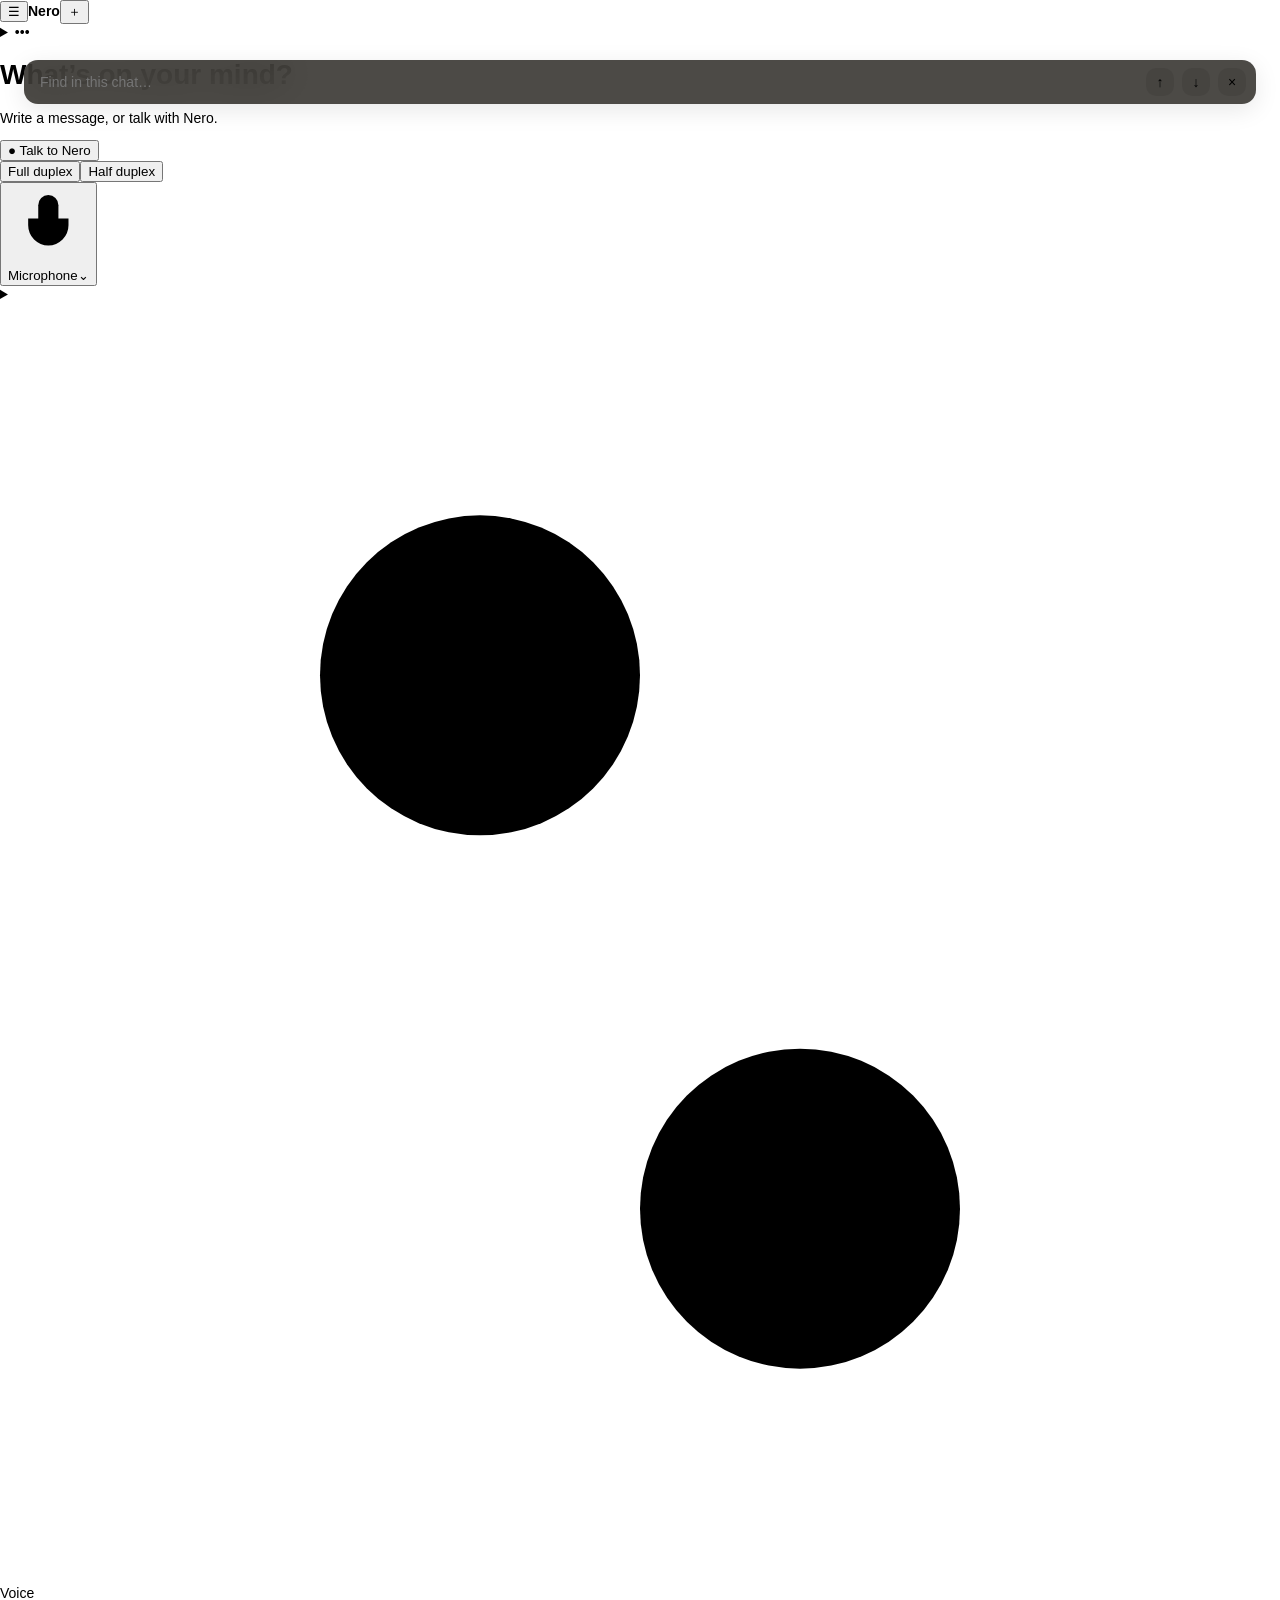
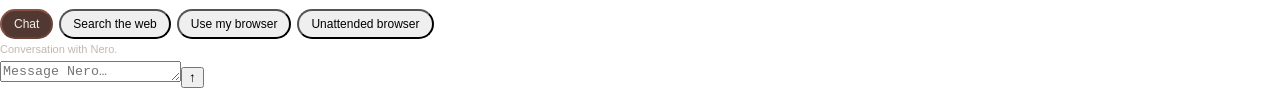
==== commit cfc8696c: "WIP snapshot of codex/nero-flow-sdk-2026-10-22 from /Volumes/Main External/Development/NeroNook-Agen" ====
--- a/Resources/Views/chat/index.html
+++ b/Resources/Views/chat/index.html
@@ -4,4 +4,4 @@
 <main class="nc-main"><div id="timeline" aria-label="Conversation"><div id="empty" class="nc-stage"><span data-nook-seasonal-anchor class="nook-presence nc-presence" aria-hidden="true"></span><div data-nook-seasonal-message-slot data-nook-seasonal-protect hidden></div>
 <h1 id="welcomeHeading" class="nc-title">What’s on your mind?</h1><p id="welcomeSubtitle" class="nc-subtitle">Write a message, or talk with Nero.</p><button id="connectNero" hidden>Connect ChatGPT…</button></div><div id="messages" data-nook-seasonal-protect></div></div><section id="talkBar" class="nc-stage" aria-label="Voice conversation" hidden><span id="voiceOrb" data-nook-seasonal-anchor class="nook-presence nc-presence" aria-hidden="true"></span><h1 id="talkHeading" class="nc-title">I’m listening.</h1><p id="talkSubtitle" class="nc-subtitle">Take your time.</p><p id="talkWords" class="nc-words"></p><div class="nc-wave"><span id="talkWaveLabel" class="nc-wave-label">Live words</span><meter id="talkMeter" data-nook-wave="wide" min="0" max="1" value="0" aria-label="Microphone level"></meter></div><p id="talkState" class="nc-notice" role="status"></p></section><aside id="history" class="nc-drawer" hidden><div class="nc-topbar"><h2>Conversations</h2><span class="nc-spacer"></span><button id="closeHistory" class="nc-icon" aria-label="Close history">×</button></div><p id="retention" class="nc-notice"></p><div class="nc-history-search"><input id="historyQuery" type="search" maxlength="256" spellcheck="false" autocomplete="off" aria-label="Find saved conversations by title" placeholder="Find a conversation…"><button id="historyClear" hidden>Clear</button></div><p id="historyResult" class="nc-notice" role="status" aria-live="polite"></p><div id="conversations"></div></aside></main>
 <section id="toolReviews" class="nc-review" aria-label="Tool approval requests" hidden></section><section id="proposal" class="nc-review" hidden><strong>Suggested action</strong><pre></pre><button id="review">Review action…</button></section><p id="error" class="nc-notice nc-error" role="alert" hidden></p>
-<footer class="nc-bottom"><div class="nc-control-row"><button id="talkStart">● Talk to Nero</button><button id="talkStop" class="nc-stop" hidden>■ Stop</button><div class="nc-duplex" role="group" aria-label="Conversation duplex"><button id="fullDuplex" aria-pressed="false">Full duplex</button><button id="halfDuplex" aria-pressed="true">Half duplex</button></div><select id="duplex" hidden><option value="half">Half duplex</option><option value="full">Full duplex</option></select><div class="nc-voice-pod"><button id="talkSettings" class="nc-mic"><svg viewBox="0 0 24 24" aria-hidden="true"><rect x="9" y="3" width="6" height="12" rx="3"/><path d="M6 10v2a6 6 0 0 0 12 0v-2M12 18v3m-4 0h8"/></svg><span id="talkMicrophoneName">Microphone</span><span aria-hidden="true">⌄</span></button><details id="talkVoiceControls" class="nc-voice-controls"><summary aria-label="Voice controls"><svg viewBox="0 0 24 24" aria-hidden="true"><path d="M4 7h16M4 17h16"/><circle cx="9" cy="7" r="3"/><circle cx="15" cy="17" r="3"/></svg><span>Voice</span></summary><div class="nc-voice-panel"><strong>Voice controls</strong><label><input id="talkExpression" type="checkbox">Expressive delivery</label><p class="nc-notice">Small gestures and supported voice prosody for this Talk session. Applies to the next spoken segment.</p><p id="talkVoiceEngine" class="nc-notice"></p><label for="talkSensitivity">Interruption sensitivity <output id="talkSensitivityValue">50%</output></label><input id="talkSensitivity" type="range" min="0" max="100" step="1" value="50" aria-label="Interruption sensitivity"><div class="nc-range-labels"><span>Less sensitive</span><span>More sensitive</span></div><p class="nc-notice">Lower this if the assistant interrupts itself. You’ll need to speak more firmly to interrupt. Microphone volume stays the same.</p><p id="talkSensitivityHint" class="nc-notice"></p><button id="talkAllVoiceSettings">Microphone &amp; voice settings…</button></div></details></div><button id="typeInstead" class="nc-text-link" hidden>Type instead</button></div><div id="composer" class="nc-compose"><textarea id="draft" rows="1" maxlength="2048" placeholder="Message Nero…" aria-label="Message Nero"></textarea><button id="send" aria-label="Send message" title="Send · Enter">↑</button><button id="stop" class="nc-stop" aria-label="Stop reply" hidden>■</button></div></footer><script src="chat.js"></script><script src="chat-find.js"></script><script src="chat-history.js"></script></body></html>+<footer class="nc-bottom"><div class="nc-control-row"><button id="talkStart">● Talk to Nero</button><button id="talkStop" class="nc-stop" hidden>■ Stop</button><div class="nc-duplex" role="group" aria-label="Conversation duplex"><button id="fullDuplex" aria-pressed="false">Full duplex</button><button id="halfDuplex" aria-pressed="true">Half duplex</button></div><select id="duplex" hidden><option value="half">Half duplex</option><option value="full">Full duplex</option></select><div class="nc-voice-pod"><button id="talkSettings" class="nc-mic"><svg viewBox="0 0 24 24" aria-hidden="true"><rect x="9" y="3" width="6" height="12" rx="3"/><path d="M6 10v2a6 6 0 0 0 12 0v-2M12 18v3m-4 0h8"/></svg><span id="talkMicrophoneName">Microphone</span><span aria-hidden="true">⌄</span></button><details id="talkVoiceControls" class="nc-voice-controls"><summary aria-label="Voice controls"><svg viewBox="0 0 24 24" aria-hidden="true"><path d="M4 7h16M4 17h16"/><circle cx="9" cy="7" r="3"/><circle cx="15" cy="17" r="3"/></svg><span>Voice</span></summary><div class="nc-voice-panel"><strong>Voice controls</strong><label><input id="talkExpression" type="checkbox">Expressive delivery</label><p class="nc-notice">Small gestures and supported voice prosody for this Talk session. Applies to the next spoken segment.</p><p id="talkVoiceEngine" class="nc-notice"></p><label for="talkSensitivity">Interruption sensitivity <output id="talkSensitivityValue">50%</output></label><input id="talkSensitivity" type="range" min="0" max="100" step="1" value="50" aria-label="Interruption sensitivity"><div class="nc-range-labels"><span>Less sensitive</span><span>More sensitive</span></div><p class="nc-notice">Lower this if the assistant interrupts itself. You’ll need to speak more firmly to interrupt. Microphone volume stays the same.</p><p id="talkSensitivityHint" class="nc-notice"></p><button id="talkAllVoiceSettings">Microphone &amp; voice settings…</button></div></details></div><button id="typeInstead" class="nc-text-link" hidden>Type instead</button></div><div class="nc-task-mode" role="group" aria-label="Task focus"><button id="mode-chat" aria-pressed="true">Chat</button><button id="mode-search" aria-pressed="false">Search the web</button><button id="mode-browser" aria-pressed="false">Use my browser</button><button id="mode-unattended" aria-pressed="false">Unattended browser</button></div><p id="taskHint" class="nc-task-hint" role="status"></p><div id="composer" class="nc-compose"><textarea id="draft" rows="1" maxlength="2048" placeholder="Message Nero…" aria-label="Message Nero"></textarea><button id="send" aria-label="Send message" title="Send · Enter">↑</button><button id="stop" class="nc-stop" aria-label="Stop reply" hidden>■</button></div></footer><script src="chat-presence.js"></script><script src="chat-task-mode.js"></script><script src="chat.js"></script><script src="chat-find.js"></script><script src="chat-history.js"></script></body></html>
--- a/Resources/Views/chat/chat.css
+++ b/Resources/Views/chat/chat.css
@@ -1,3 +1,5 @@
 /* SDK paired fallback; live appearance sets these variables inline. */
 :root{--nook-background:#1E1D1B;--nook-surface:#292724;--nook-elevated:#34312D;--nook-text:#F3EFE8;--nook-secondary:#C1B9AE;--nook-accent:#F2806C;--nook-on-accent:#241A17;--nook-border:#625C54;--nook-focus:#F2A18E;--nook-success:#9BCDAD;--nook-warning:#EBC486;--nook-error:#F5A697;--nook-corner-radius:20px;--nook-control-radius:12px;--nook-spacing-scale:1;--nook-card-opacity:.98;--nook-shell-opacity:.9;--nook-border-width:1px;}
 *{box-sizing:border-box}body{font:14px -apple-system,BlinkMacSystemFont,sans-serif;margin:0}button{cursor:pointer}button:disabled{cursor:default}#timeline{height:100%;overflow:auto}#messages{max-width:760px;margin:0 auto;display:flex;flex-direction:column;gap:22px;padding:16px 12px 26px}.message{font-size:15px;line-height:1.65;overflow-wrap:anywhere}.message.user{padding:12px 18px;align-self:flex-end;max-width:87%;border-radius:18px;background:color-mix(in srgb,var(--nook-surface) 68%,transparent)}.message.assistant{padding:8px 2px}.byline{font-size:10px;color:var(--nook-secondary);letter-spacing:.1em;text-transform:uppercase;margin-bottom:6px}.body p{margin:0 0 10px}.body pre,.body code,#proposal pre{white-space:pre-wrap;overflow-wrap:anywhere;font-size:12px}.messageTools{display:flex;gap:10px;opacity:.6}.messageTools button{border:0;background:transparent;box-shadow:none;font-size:11px;padding:4px 0}.messageTools:hover{opacity:1}.body a{color:var(--nook-accent)}#conversations{display:grid;gap:8px;margin-top:18px}#conversations button{text-align:left;padding:12px 16px}#toolReviews{max-height:36vh;overflow:auto}.toolReview pre{white-space:pre-wrap;overflow-wrap:anywhere;max-height:130px;overflow:auto}#proposal pre{max-height:90px;overflow:auto}.nc-app #talkState{max-width:650px}.nc-app #talkWords:empty{display:none}#messages:empty{padding:0}.notice,.phase,.activity{font-size:12px;color:var(--nook-secondary)}.nc-app #voiceOptions>div{display:grid;gap:9px;margin-top:10px}.nc-app #agentMenu input[type=checkbox]{width:auto;margin-right:7px}.nc-app #talkState{font-size:11px}
+
+.nc-task-mode{display:flex;gap:6px;flex-wrap:wrap;margin:8px 0 4px}.nc-task-mode button{font-size:12px;padding:6px 12px;border-radius:18px;box-shadow:none}.nc-task-mode button[aria-pressed=true]{background:color-mix(in srgb,var(--nook-accent) 20%,var(--nook-surface));color:var(--nook-text);border-color:color-mix(in srgb,var(--nook-accent) 35%,transparent)}.nc-task-hint{font-size:11px;color:var(--nook-secondary);margin:0 0 6px}
